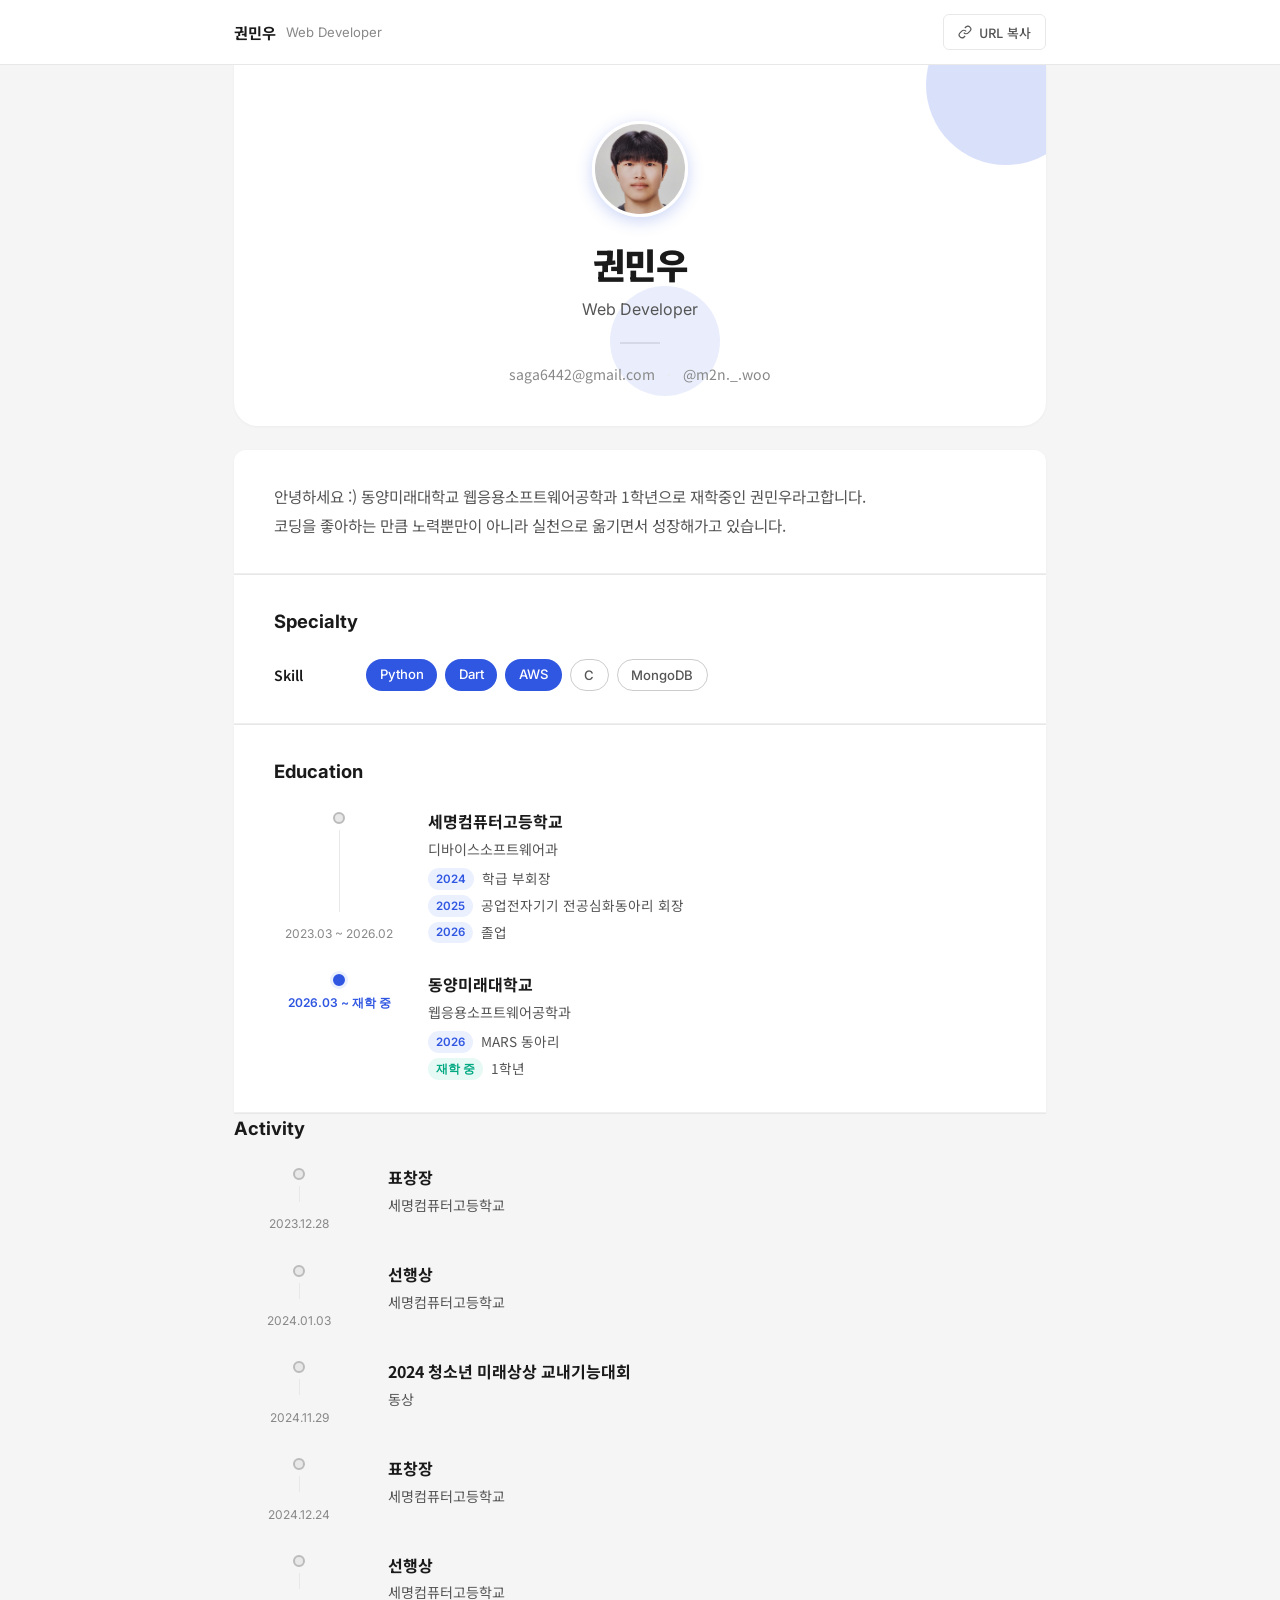
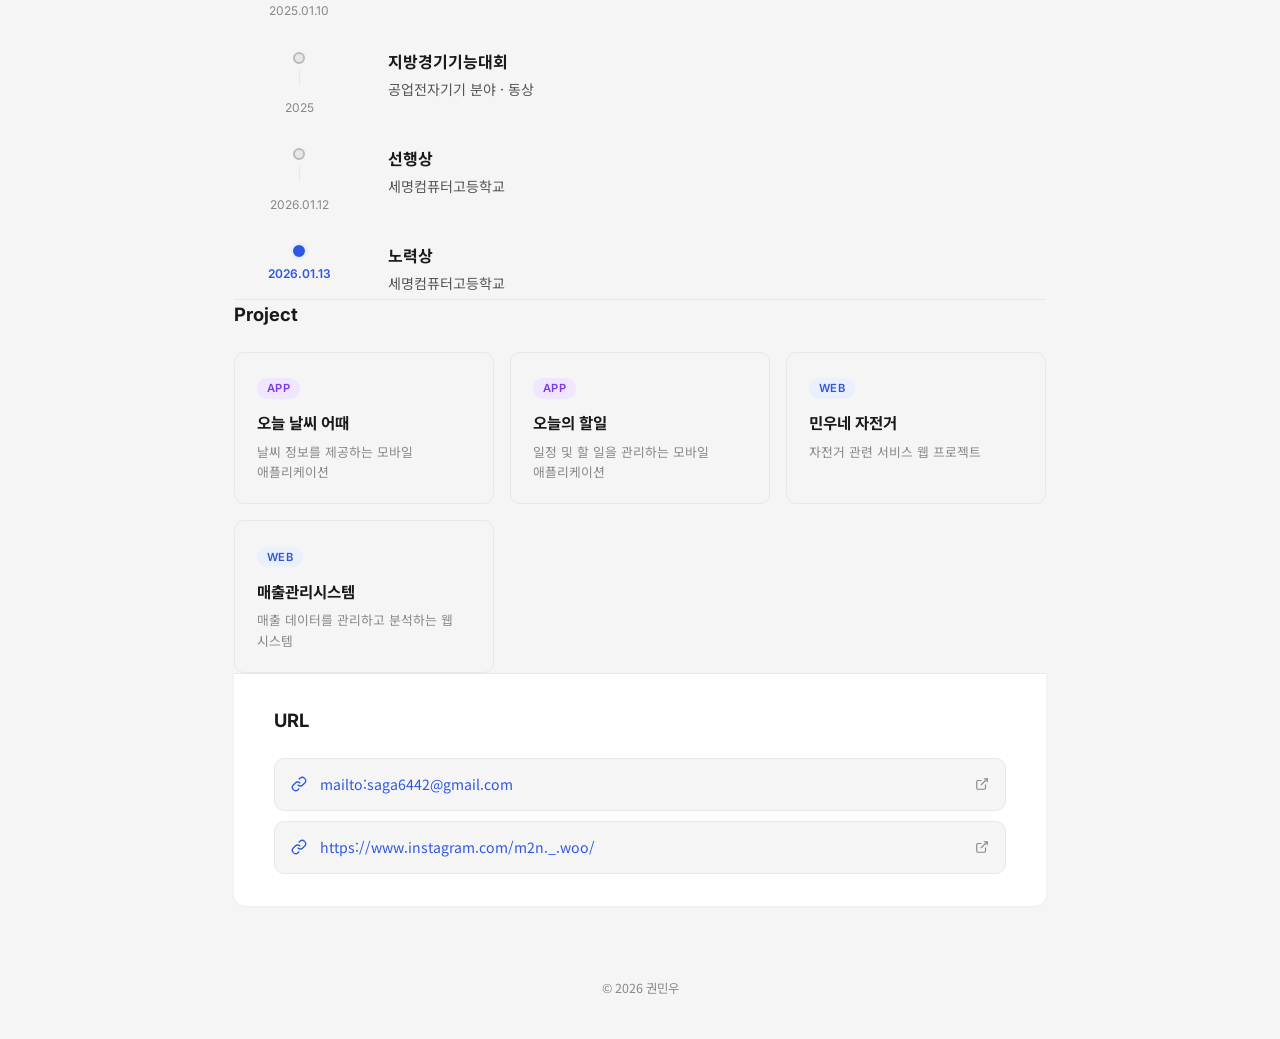
==== index.html @ 6ac07c4f "first commit" ====
<!DOCTYPE html>
<html lang="ko">
<head>
  <meta charset="UTF-8" />
  <meta name="viewport" content="width=device-width, initial-scale=1.0" />
  <title>권민우 | Portfolio</title>
  <link rel="preconnect" href="https://fonts.googleapis.com" />
  <link rel="preconnect" href="https://fonts.gstatic.com" crossorigin />
  <link href="https://fonts.googleapis.com/css2?family=Noto+Sans+KR:wght@300;400;500;700;900&family=Inter:wght@400;500;600&display=swap" rel="stylesheet" />
  <link rel="stylesheet" href="style.css" />
</head>
<body>

  <!-- 네비게이션 -->
  <nav id="navbar">
    <div class="nav-inner">
      <div class="nav-identity">
        <span class="nav-name">권민우</span>
        <span class="nav-role">Web Developer</span>
      </div>
      <button class="nav-copy-btn" onclick="copyURL()">
        <svg width="14" height="14" viewBox="0 0 24 24" fill="none" stroke="currentColor" stroke-width="2"><path d="M10 13a5 5 0 0 0 7.54.54l3-3a5 5 0 0 0-7.07-7.07l-1.72 1.71"/><path d="M14 11a5 5 0 0 0-7.54-.54l-3 3a5 5 0 0 0 7.07 7.07l1.71-1.71"/></svg>
        URL 복사
      </button>
    </div>
  </nav>

  <main>

    <!-- 프로필 -->
    <section class="profile-section">
      <div class="profile-deco deco-1"></div>
      <div class="profile-deco deco-2"></div>
      <div class="profile-avatar">
        <div class="avatar-img">
          <img src="profile.png" alt="권민우 프로필 사진" />
        </div>
      </div>
      <h1 class="profile-name">권민우</h1>
      <p class="profile-role-text">Web Developer</p>
      <hr class="profile-divider" />
      <p class="profile-contact">
        <a href="mailto:saga6442@gmail.com">saga6442@gmail.com</a>
        <span class="dot-sep">·</span>
        <a href="https://www.instagram.com/m2n._.woo/" target="_blank" rel="noopener">@m2n._.woo</a>
      </p>
    </section>

    <!-- 자기소개 -->
    <section class="about-section fade-in">
      <p class="about-text">
        안녕하세요 :) 동양미래대학교 웹응용소프트웨어공학과 1학년으로 재학중인 권민우라고합니다.<br />
        코딩을 좋아하는 만큼 노력뿐만이 아니라 실천으로 옮기면서 성장해가고 있습니다.
      </p>
    </section>

    <hr class="section-divider fade-in" />

    <!-- 기술 스택 -->
    <section class="specialty-section fade-in">
      <h2 class="section-heading">Specialty</h2>
      <div class="specialty-row">
        <span class="spec-label">Skill</span>
        <div class="skill-tags">
          <span class="tag tag-primary">Python</span>
          <span class="tag tag-primary">Dart</span>
          <span class="tag tag-primary">AWS</span>
          <span class="tag tag-outline">C</span>
          <span class="tag tag-outline">MongoDB</span>
        </div>
      </div>
    </section>

    <hr class="section-divider fade-in" />

    <!-- 학력 -->
    <section class="education-section fade-in">
      <h2 class="section-heading">Education</h2>
      <div class="timeline">

        <div class="timeline-item">
          <div class="timeline-left">
            <span class="tl-dot"></span>
            <div class="tl-line"></div>
            <span class="tl-date">2023.03 ~ 2026.02</span>
          </div>
          <div class="timeline-content">
            <h3 class="tl-title">세명컴퓨터고등학교</h3>
            <p class="tl-sub">디바이스소프트웨어과</p>
            <ul class="tl-list">
              <li><span class="tl-year">2024</span> 학급 부회장</li>
              <li><span class="tl-year">2025</span> 공업전자기기 전공심화동아리 회장</li>
              <li><span class="tl-year">2026</span> 졸업</li>
            </ul>
          </div>
        </div>

        <div class="timeline-item">
          <div class="timeline-left">
            <span class="tl-dot tl-dot-active"></span>
            <span class="tl-date tl-date-active">2026.03 ~ 재학 중</span>
          </div>
          <div class="timeline-content">
            <h3 class="tl-title">동양미래대학교</h3>
            <p class="tl-sub">웹응용소프트웨어공학과</p>
            <ul class="tl-list">
              <li><span class="tl-year">2026</span> MARS 동아리</li>
              <li><span class="tl-year current">재학 중</span> 1학년</li>
            </ul>
          </div>
        </div>

      </div>
    </section>

    <hr class="section-divider fade-in" />

    <!-- 수상 -->
    <section class="awards-section fade-in">
      <h2 class="section-heading">Activity</h2>
      <div class="timeline">

        <div class="timeline-item">
          <div class="timeline-left">
            <span class="tl-dot"></span>
            <div class="tl-line"></div>
            <span class="tl-date">2023.12.28</span>
          </div>
          <div class="timeline-content">
            <h3 class="tl-title">표창장</h3>
            <p class="tl-sub">세명컴퓨터고등학교</p>
          </div>
        </div>

        <div class="timeline-item">
          <div class="timeline-left">
            <span class="tl-dot"></span>
            <div class="tl-line"></div>
            <span class="tl-date">2024.01.03</span>
          </div>
          <div class="timeline-content">
            <h3 class="tl-title">선행상</h3>
            <p class="tl-sub">세명컴퓨터고등학교</p>
          </div>
        </div>

        <div class="timeline-item">
          <div class="timeline-left">
            <span class="tl-dot"></span>
            <div class="tl-line"></div>
            <span class="tl-date">2024.11.29</span>
          </div>
          <div class="timeline-content">
            <h3 class="tl-title">2024 청소년 미래상상 교내기능대회</h3>
            <p class="tl-sub">동상</p>
          </div>
        </div>

        <div class="timeline-item">
          <div class="timeline-left">
            <span class="tl-dot"></span>
            <div class="tl-line"></div>
            <span class="tl-date">2024.12.24</span>
          </div>
          <div class="timeline-content">
            <h3 class="tl-title">표창장</h3>
            <p class="tl-sub">세명컴퓨터고등학교</p>
          </div>
        </div>

        <div class="timeline-item">
          <div class="timeline-left">
            <span class="tl-dot"></span>
            <div class="tl-line"></div>
            <span class="tl-date">2025.01.10</span>
          </div>
          <div class="timeline-content">
            <h3 class="tl-title">선행상</h3>
            <p class="tl-sub">세명컴퓨터고등학교</p>
          </div>
        </div>

        <div class="timeline-item">
          <div class="timeline-left">
            <span class="tl-dot"></span>
            <div class="tl-line"></div>
            <span class="tl-date">2025</span>
          </div>
          <div class="timeline-content">
            <h3 class="tl-title">지방경기기능대회</h3>
            <p class="tl-sub">공업전자기기 분야 · 동상</p>
          </div>
        </div>

        <div class="timeline-item">
          <div class="timeline-left">
            <span class="tl-dot"></span>
            <div class="tl-line"></div>
            <span class="tl-date">2026.01.12</span>
          </div>
          <div class="timeline-content">
            <h3 class="tl-title">선행상</h3>
            <p class="tl-sub">세명컴퓨터고등학교</p>
          </div>
        </div>

        <div class="timeline-item">
          <div class="timeline-left">
            <span class="tl-dot tl-dot-active"></span>
            <span class="tl-date tl-date-active">2026.01.13</span>
          </div>
          <div class="timeline-content">
            <h3 class="tl-title">노력상</h3>
            <p class="tl-sub">세명컴퓨터고등학교</p>
          </div>
        </div>

      </div>
    </section>

    <hr class="section-divider fade-in" />

    <!-- 프로젝트 -->
    <section class="projects-section fade-in">
      <h2 class="section-heading">Project</h2>
      <div class="project-grid">

        <div class="project-card">
          <div class="project-header">
            <span class="project-type app">App</span>
          </div>
          <h3 class="project-title">오늘 날씨 어때</h3>
          <p class="project-desc">날씨 정보를 제공하는 모바일 애플리케이션</p>
        </div>

        <div class="project-card">
          <div class="project-header">
            <span class="project-type app">App</span>
          </div>
          <h3 class="project-title">오늘의 할일</h3>
          <p class="project-desc">일정 및 할 일을 관리하는 모바일 애플리케이션</p>
        </div>

        <div class="project-card">
          <div class="project-header">
            <span class="project-type web">Web</span>
          </div>
          <h3 class="project-title">민우네 자전거</h3>
          <p class="project-desc">자전거 관련 서비스 웹 프로젝트</p>
        </div>

        <div class="project-card">
          <div class="project-header">
            <span class="project-type web">Web</span>
          </div>
          <h3 class="project-title">매출관리시스템</h3>
          <p class="project-desc">매출 데이터를 관리하고 분석하는 웹 시스템</p>
        </div>

      </div>
    </section>

    <hr class="section-divider fade-in" />

    <!-- 연락처 URL -->
    <section class="url-section fade-in">
      <h2 class="section-heading">URL</h2>
      <div class="url-list">
        <a href="mailto:saga6442@gmail.com" class="url-card">
          <svg class="url-icon" width="16" height="16" viewBox="0 0 24 24" fill="none" stroke="currentColor" stroke-width="2"><path d="M10 13a5 5 0 0 0 7.54.54l3-3a5 5 0 0 0-7.07-7.07l-1.72 1.71"/><path d="M14 11a5 5 0 0 0-7.54-.54l-3 3a5 5 0 0 0 7.07 7.07l1.71-1.71"/></svg>
          <span class="url-text">mailto:saga6442@gmail.com</span>
          <svg class="url-ext" width="14" height="14" viewBox="0 0 24 24" fill="none" stroke="currentColor" stroke-width="2"><path d="M18 13v6a2 2 0 0 1-2 2H5a2 2 0 0 1-2-2V8a2 2 0 0 1 2-2h6"/><polyline points="15 3 21 3 21 9"/><line x1="10" y1="14" x2="21" y2="3"/></svg>
        </a>
        <a href="https://www.instagram.com/m2n._.woo/" target="_blank" rel="noopener" class="url-card">
          <svg class="url-icon" width="16" height="16" viewBox="0 0 24 24" fill="none" stroke="currentColor" stroke-width="2"><path d="M10 13a5 5 0 0 0 7.54.54l3-3a5 5 0 0 0-7.07-7.07l-1.72 1.71"/><path d="M14 11a5 5 0 0 0-7.54-.54l-3 3a5 5 0 0 0 7.07 7.07l1.71-1.71"/></svg>
          <span class="url-text">https://www.instagram.com/m2n._.woo/</span>
          <svg class="url-ext" width="14" height="14" viewBox="0 0 24 24" fill="none" stroke="currentColor" stroke-width="2"><path d="M18 13v6a2 2 0 0 1-2 2H5a2 2 0 0 1-2-2V8a2 2 0 0 1 2-2h6"/><polyline points="15 3 21 3 21 9"/><line x1="10" y1="14" x2="21" y2="3"/></svg>
        </a>
      </div>
    </section>

  </main>

  <!-- 푸터 -->
  <footer>
    <p>© 2026 권민우</p>
  </footer>

  <!-- 복사 완료 토스트 -->
  <div id="toast" class="toast">URL이 복사되었습니다 ✓</div>

  <script src="script.js"></script>
</body>
</html>
---- style.css ----
/* ── 기본 리셋 ── */
*, *::before, *::after {
  box-sizing: border-box;
  margin: 0;
  padding: 0;
}

:root {
  --primary: #3057E1;
  --primary-light: #EBF0FF;
  --text: #1a1a1a;
  --text-sub: #555;
  --text-muted: #888;
  --border: #e8e8e8;
  --bg: #f5f5f5;
  --white: #ffffff;
  --radius: 12px;
}

html {
  scroll-behavior: smooth;
}

body {
  font-family: 'Noto Sans KR', sans-serif;
  background: var(--bg);
  color: var(--text);
  line-height: 1.6;
  -webkit-font-smoothing: antialiased;
}

a {
  color: inherit;
  text-decoration: none;
}

/* ── 스크롤바 ── */
::-webkit-scrollbar { width: 5px; }
::-webkit-scrollbar-track { background: var(--bg); }
::-webkit-scrollbar-thumb { background: #ccc; border-radius: 3px; }

/* ── 네비게이션 ── */
#navbar {
  position: sticky;
  top: 0;
  z-index: 100;
  background: rgba(255, 255, 255, 0.92);
  backdrop-filter: blur(12px);
  border-bottom: 1px solid var(--border);
}

.nav-inner {
  max-width: 860px;
  margin: 0 auto;
  padding: 0.9rem 1.5rem;
  display: flex;
  align-items: center;
  justify-content: space-between;
}

.nav-identity {
  display: flex;
  align-items: center;
  gap: 0.6rem;
}

.nav-name {
  font-size: 0.95rem;
  font-weight: 700;
  color: var(--text);
}

.nav-role {
  font-size: 0.82rem;
  color: var(--text-muted);
  font-family: 'Inter', sans-serif;
}

.nav-copy-btn {
  display: inline-flex;
  align-items: center;
  gap: 0.4rem;
  padding: 0.45rem 0.9rem;
  font-size: 0.8rem;
  font-family: 'Noto Sans KR', sans-serif;
  font-weight: 500;
  color: var(--text-sub);
  background: transparent;
  border: 1px solid var(--border);
  border-radius: 6px;
  cursor: pointer;
  transition: border-color 0.2s, color 0.2s, background 0.2s;
}

.nav-copy-btn:hover {
  border-color: var(--primary);
  color: var(--primary);
  background: var(--primary-light);
}

/* ── 메인 컨테이너 ── */
main {
  max-width: 860px;
  margin: 0 auto;
  padding: 0 1.5rem 3rem;
}

/* ── 프로필 섹션 ── */
.profile-section {
  position: relative;
  background: var(--white);
  border-radius: 0 0 24px 24px;
  padding: 3.5rem 2rem 2.5rem;
  text-align: center;
  overflow: hidden;
  margin-bottom: 1.5rem;
  box-shadow: 0 1px 3px rgba(0,0,0,0.04);
}

.profile-deco {
  position: absolute;
  border-radius: 50%;
  background: var(--primary);
}

.deco-1 {
  width: 160px;
  height: 160px;
  top: -60px;
  right: -40px;
  opacity: 0.18;
}

.deco-2 {
  width: 110px;
  height: 110px;
  bottom: 30px;
  left: calc(50% - 30px);
  opacity: 0.1;
}

.profile-avatar {
  position: relative;
  z-index: 1;
  margin: 0 auto 1.2rem;
  width: 96px;
  height: 96px;
}

.avatar-img {
  width: 96px;
  height: 96px;
  border-radius: 50%;
  overflow: hidden;
  border: 3px solid white;
  box-shadow: 0 4px 16px rgba(48, 87, 225, 0.25);
}

.avatar-img img {
  width: 100%;
  height: 100%;
  object-fit: cover;
  object-position: center top;
}

.profile-name {
  font-size: 2.2rem;
  font-weight: 900;
  color: var(--text);
  letter-spacing: -0.5px;
  position: relative;
  z-index: 1;
}

.profile-role-text {
  font-size: 1rem;
  font-family: 'Inter', sans-serif;
  color: var(--text-sub);
  margin-top: 0.3rem;
  position: relative;
  z-index: 1;
}

.profile-divider {
  width: 40px;
  height: 2px;
  background: var(--border);
  border: none;
  margin: 1.2rem auto;
}

.profile-contact {
  font-size: 0.88rem;
  color: var(--text-muted);
  position: relative;
  z-index: 1;
}

.profile-contact a {
  color: var(--text-muted);
  transition: color 0.2s;
}

.profile-contact a:hover {
  color: var(--primary);
}

.dot-sep {
  margin: 0 0.5rem;
  color: var(--border);
}

/* ── 카드 공통 ── */
.about-section,
.specialty-section,
.education-section,
.url-section {
  background: var(--white);
  border-radius: var(--radius);
  padding: 2rem 2.5rem;
  margin-bottom: 1px;
  box-shadow: 0 1px 3px rgba(0,0,0,0.04);
}

/* ── 구분선 ── */
.section-divider {
  border: none;
  border-top: 1px solid var(--border);
  margin: 0;
}

/* ── 섹션 제목 ── */
.section-heading {
  font-size: 1.15rem;
  font-weight: 700;
  color: var(--text);
  font-family: 'Inter', sans-serif;
  margin-bottom: 1.4rem;
}

/* ── 자기소개 ── */
.about-text {
  font-size: 0.97rem;
  color: var(--text-sub);
  line-height: 1.9;
  word-break: keep-all;
}

/* ── Specialty / Skills ── */
.specialty-row {
  display: flex;
  align-items: flex-start;
  gap: 2rem;
}

.spec-label {
  font-size: 0.88rem;
  font-weight: 600;
  color: var(--text);
  min-width: 60px;
  padding-top: 0.35rem;
  flex-shrink: 0;
}

.skill-tags {
  display: flex;
  flex-wrap: wrap;
  gap: 0.5rem;
}

.tag {
  display: inline-block;
  padding: 0.3rem 0.85rem;
  border-radius: 20px;
  font-size: 0.82rem;
  font-weight: 500;
  font-family: 'Inter', sans-serif;
  cursor: default;
  transition: transform 0.15s;
}

.tag:hover { transform: translateY(-1px); }

.tag-primary {
  background: var(--primary);
  color: white;
}

.tag-outline {
  background: transparent;
  border: 1px solid #ccc;
  color: var(--text-sub);
}

/* ── Education 타임라인 ── */
.timeline {
  display: flex;
  flex-direction: column;
  gap: 0;
}

.timeline-item {
  display: flex;
  gap: 1.5rem;
  align-items: stretch;
  padding-bottom: 1.8rem;
}

.timeline-item:last-child {
  padding-bottom: 0;
}

.timeline-left {
  display: flex;
  flex-direction: column;
  align-items: center;
  min-width: 130px;
  flex-shrink: 0;
  padding-top: 0.15rem;
}

.tl-dot {
  width: 12px;
  height: 12px;
  border-radius: 50%;
  background: var(--border);
  border: 2px solid #bbb;
  flex-shrink: 0;
}

.tl-dot-active {
  background: var(--primary);
  border-color: var(--primary);
  box-shadow: 0 0 0 3px var(--primary-light);
}

.tl-line {
  width: 1px;
  flex: 1;
  background: var(--border);
  margin: 6px 0;
  min-height: 16px;
}

.tl-date {
  font-size: 0.75rem;
  color: var(--text-muted);
  font-family: 'Inter', sans-serif;
  white-space: nowrap;
  margin-top: 0.4rem;
  text-align: center;
}

.tl-date-active {
  color: var(--primary);
  font-weight: 600;
}

.timeline-content {
  padding-top: 0;
}

.tl-title {
  font-size: 1rem;
  font-weight: 700;
  color: var(--text);
  margin-bottom: 0.2rem;
}

.tl-sub {
  font-size: 0.88rem;
  color: var(--text-sub);
  margin-bottom: 0.3rem;
}

.tl-detail {
  font-size: 0.82rem;
  color: var(--text-muted);
}

/* ── URL 섹션 ── */
.url-list {
  display: flex;
  flex-direction: column;
  gap: 0.6rem;
}

.url-card {
  display: flex;
  align-items: center;
  gap: 0.8rem;
  padding: 0.9rem 1rem;
  border: 1px solid var(--border);
  border-radius: 10px;
  font-size: 0.88rem;
  color: var(--primary);
  background: var(--bg);
  transition: background 0.2s, border-color 0.2s, transform 0.15s;
  word-break: break-all;
}

.url-card:hover {
  background: var(--primary-light);
  border-color: var(--primary);
  transform: translateY(-1px);
}

.url-icon {
  color: var(--primary);
  flex-shrink: 0;
}

.url-text {
  flex: 1;
}

.url-ext {
  color: var(--text-muted);
  flex-shrink: 0;
}

/* ── 섹션 그룹 (About ~ URL 사이 구분선 처리) ── */
.about-section { border-radius: var(--radius) var(--radius) 0 0; }
.url-section   { border-radius: 0 0 var(--radius) var(--radius); }
.specialty-section,
.education-section,
.awards-section,
.projects-section { border-radius: 0; }

/* ── 학력 세부 리스트 ── */
.tl-list {
  list-style: none;
  margin-top: 0.5rem;
  display: flex;
  flex-direction: column;
  gap: 0.3rem;
}

.tl-list li {
  font-size: 0.85rem;
  color: var(--text-sub);
  display: flex;
  align-items: center;
  gap: 0.5rem;
}

.tl-year {
  font-family: 'Inter', sans-serif;
  font-size: 0.72rem;
  font-weight: 600;
  color: var(--primary);
  background: var(--primary-light);
  padding: 0.1rem 0.5rem;
  border-radius: 20px;
  flex-shrink: 0;
}

.tl-year.current {
  background: #e6f9f4;
  color: #00a882;
}

/* ── 프로젝트 그리드 ── */
.project-grid {
  display: grid;
  grid-template-columns: repeat(auto-fill, minmax(220px, 1fr));
  gap: 1rem;
}

.project-card {
  border: 1px solid var(--border);
  border-radius: 10px;
  padding: 1.3rem 1.4rem;
  background: var(--bg);
  transition: border-color 0.2s, transform 0.2s, box-shadow 0.2s;
  cursor: default;
}

.project-card:hover {
  border-color: var(--primary);
  transform: translateY(-3px);
  box-shadow: 0 6px 20px rgba(48, 87, 225, 0.1);
}

.project-header {
  margin-bottom: 0.7rem;
}

.project-type {
  font-size: 0.7rem;
  font-family: 'Inter', sans-serif;
  font-weight: 600;
  padding: 0.2rem 0.6rem;
  border-radius: 20px;
  text-transform: uppercase;
  letter-spacing: 0.5px;
}

.project-type.app {
  background: #f0e6ff;
  color: #7c3aed;
}

.project-type.web {
  background: var(--primary-light);
  color: var(--primary);
}

.project-title {
  font-size: 0.97rem;
  font-weight: 700;
  color: var(--text);
  margin-bottom: 0.4rem;
}

.project-desc {
  font-size: 0.8rem;
  color: var(--text-muted);
  line-height: 1.6;
  word-break: keep-all;
}

/* ── 푸터 ── */
footer {
  max-width: 860px;
  margin: 0 auto;
  padding: 1.5rem 1.5rem 2.5rem;
  text-align: center;
  font-size: 0.78rem;
  color: var(--text-muted);
}

/* ── 토스트 ── */
.toast {
  position: fixed;
  bottom: 2rem;
  left: 50%;
  transform: translateX(-50%) translateY(20px);
  background: #1a1a1a;
  color: white;
  padding: 0.65rem 1.4rem;
  border-radius: 30px;
  font-size: 0.85rem;
  opacity: 0;
  pointer-events: none;
  transition: opacity 0.3s, transform 0.3s;
  z-index: 999;
  white-space: nowrap;
}

.toast.show {
  opacity: 1;
  transform: translateX(-50%) translateY(0);
}

/* ── 페이드인 애니메이션 ── */
.fade-in {
  opacity: 0;
  transform: translateY(20px);
  transition: opacity 0.55s ease, transform 0.55s ease;
}

.fade-in.visible {
  opacity: 1;
  transform: translateY(0);
}

/* ── 반응형 ── */
@media (max-width: 600px) {
  .nav-inner { padding: 0.8rem 1rem; }
  .nav-role { display: none; }

  main { padding: 0 0.75rem 2.5rem; }

  .profile-section { padding: 3rem 1.2rem 2rem; }
  .profile-name { font-size: 1.8rem; }

  .about-section,
  .specialty-section,
  .education-section,
  .url-section {
    padding: 1.5rem 1.2rem;
  }

  .specialty-row {
    flex-direction: column;
    gap: 0.8rem;
  }

  .timeline-left {
    min-width: 100px;
  }

  .tl-date {
    font-size: 0.7rem;
  }
}

@media (max-width: 400px) {
  .timeline-item {
    flex-direction: column;
    gap: 0.5rem;
  }

  .timeline-left {
    flex-direction: row;
    align-items: center;
    min-width: unset;
    gap: 0.5rem;
  }

  .tl-line { display: none; }
}
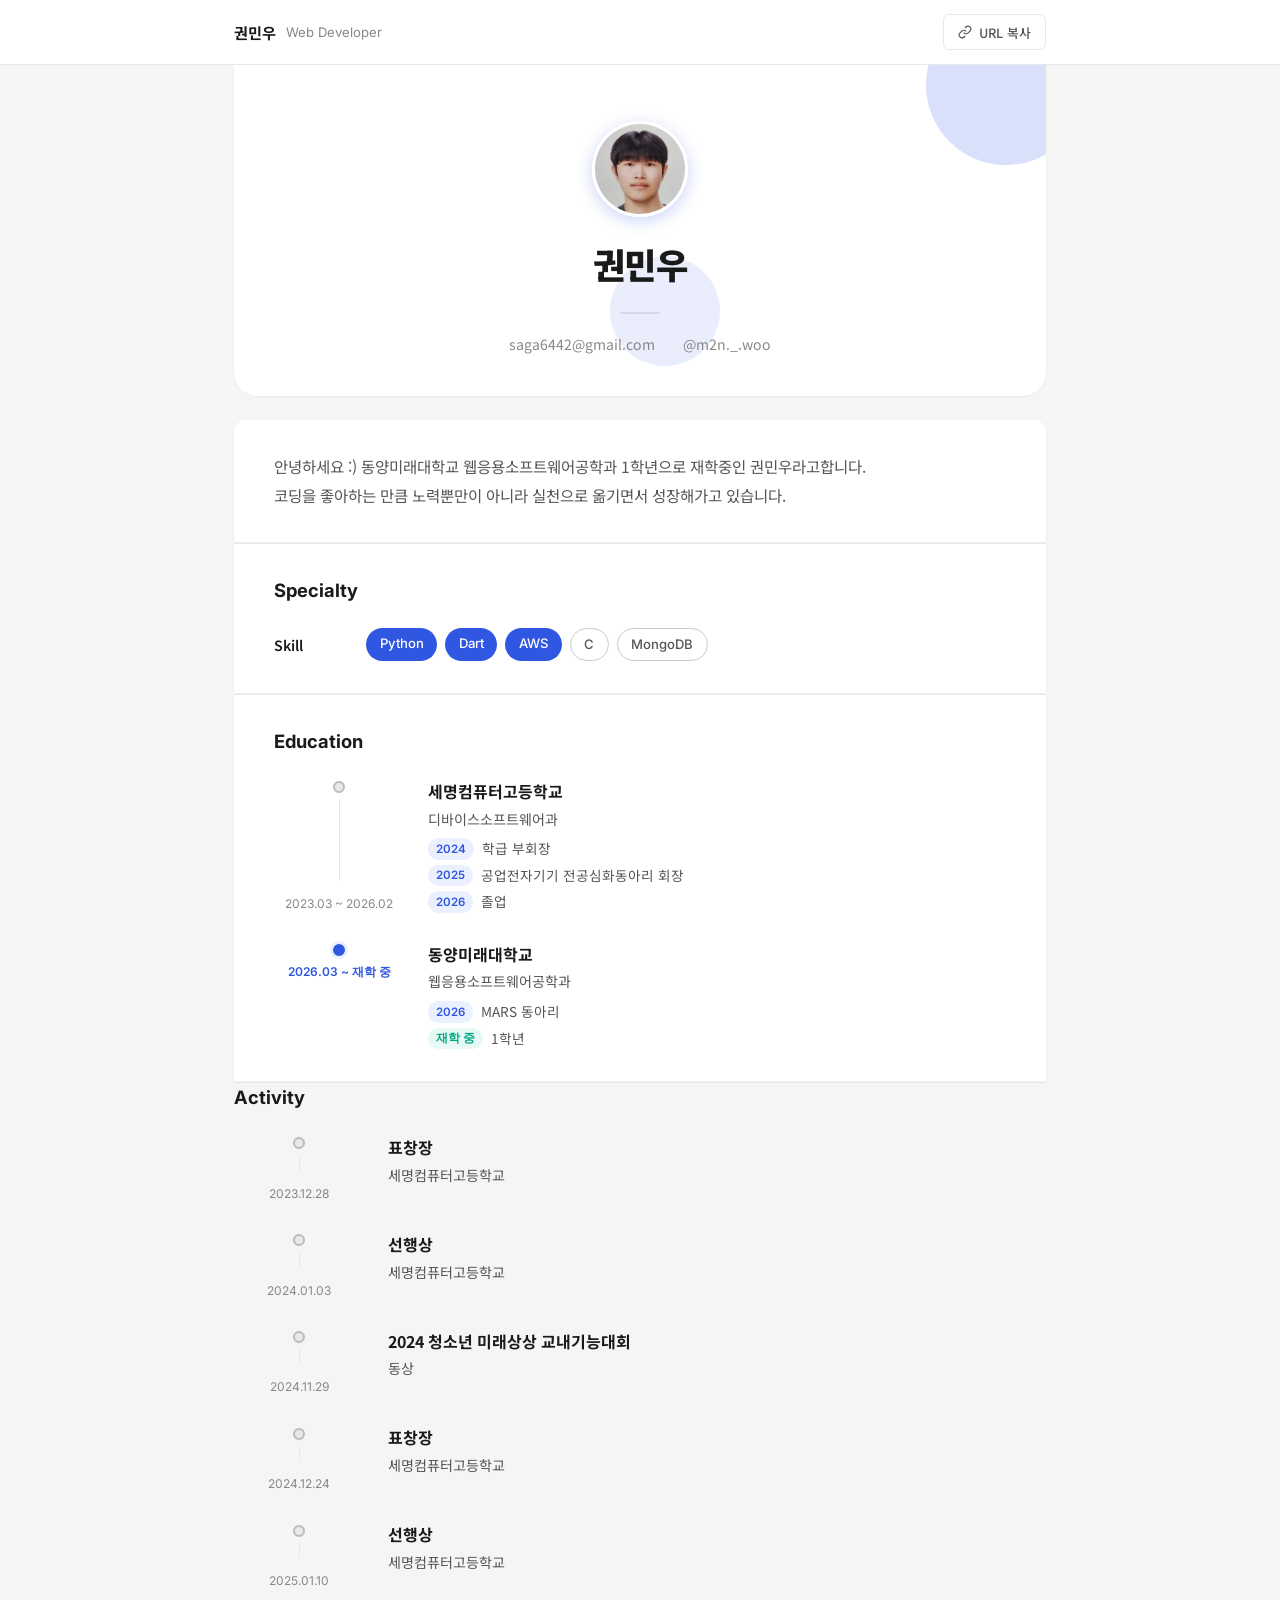
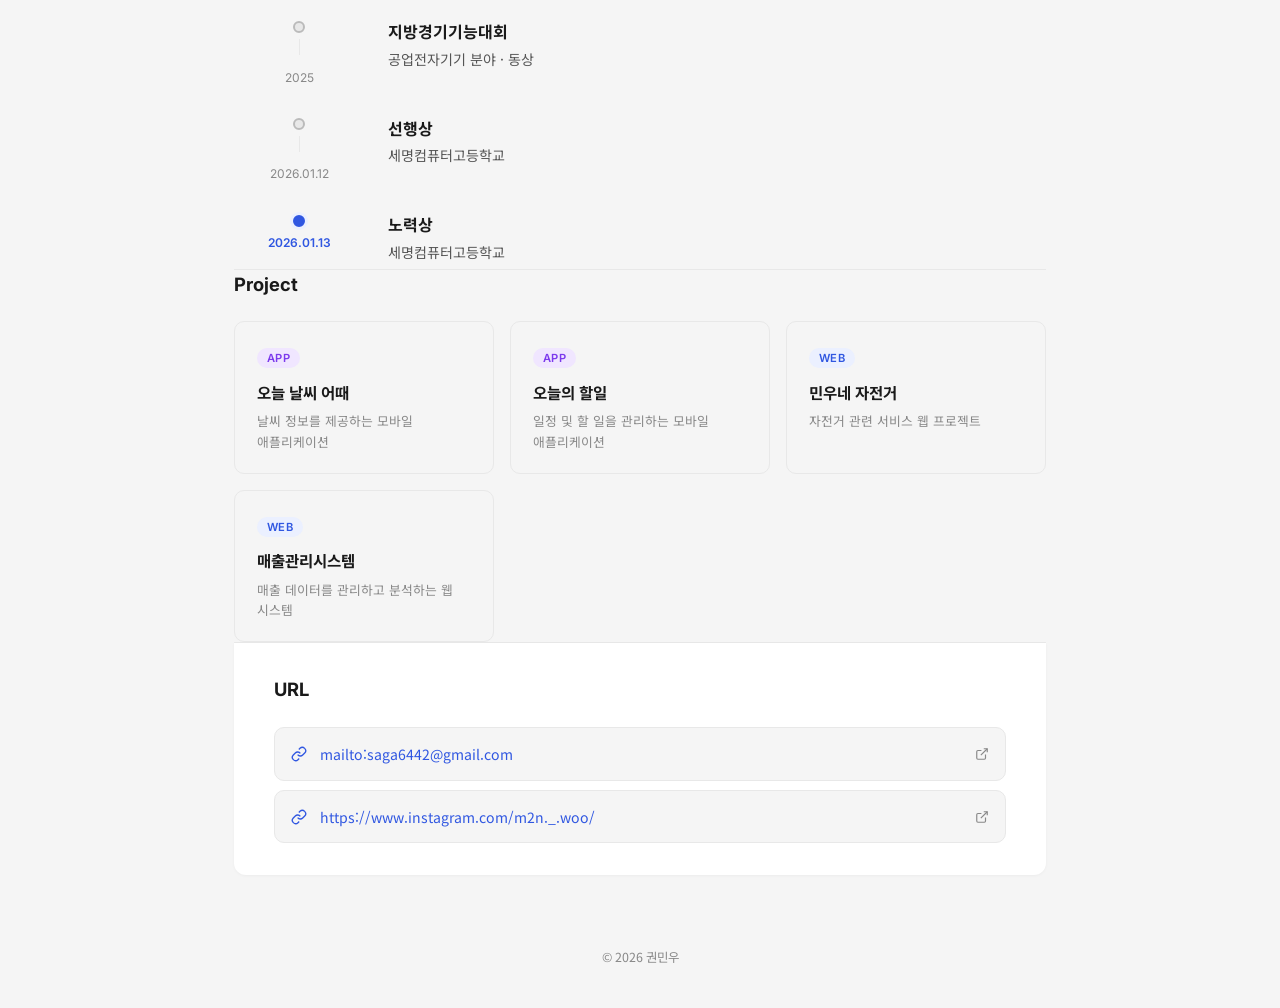
==== commit 80fca65e: "remove Web Developer role text from profile section Made-with: Cursor" ====
--- a/index.html
+++ b/index.html
@@ -37,7 +37,6 @@
         </div>
       </div>
       <h1 class="profile-name">권민우</h1>
-      <p class="profile-role-text">Web Developer</p>
       <hr class="profile-divider" />
       <p class="profile-contact">
         <a href="mailto:saga6442@gmail.com">saga6442@gmail.com</a>
